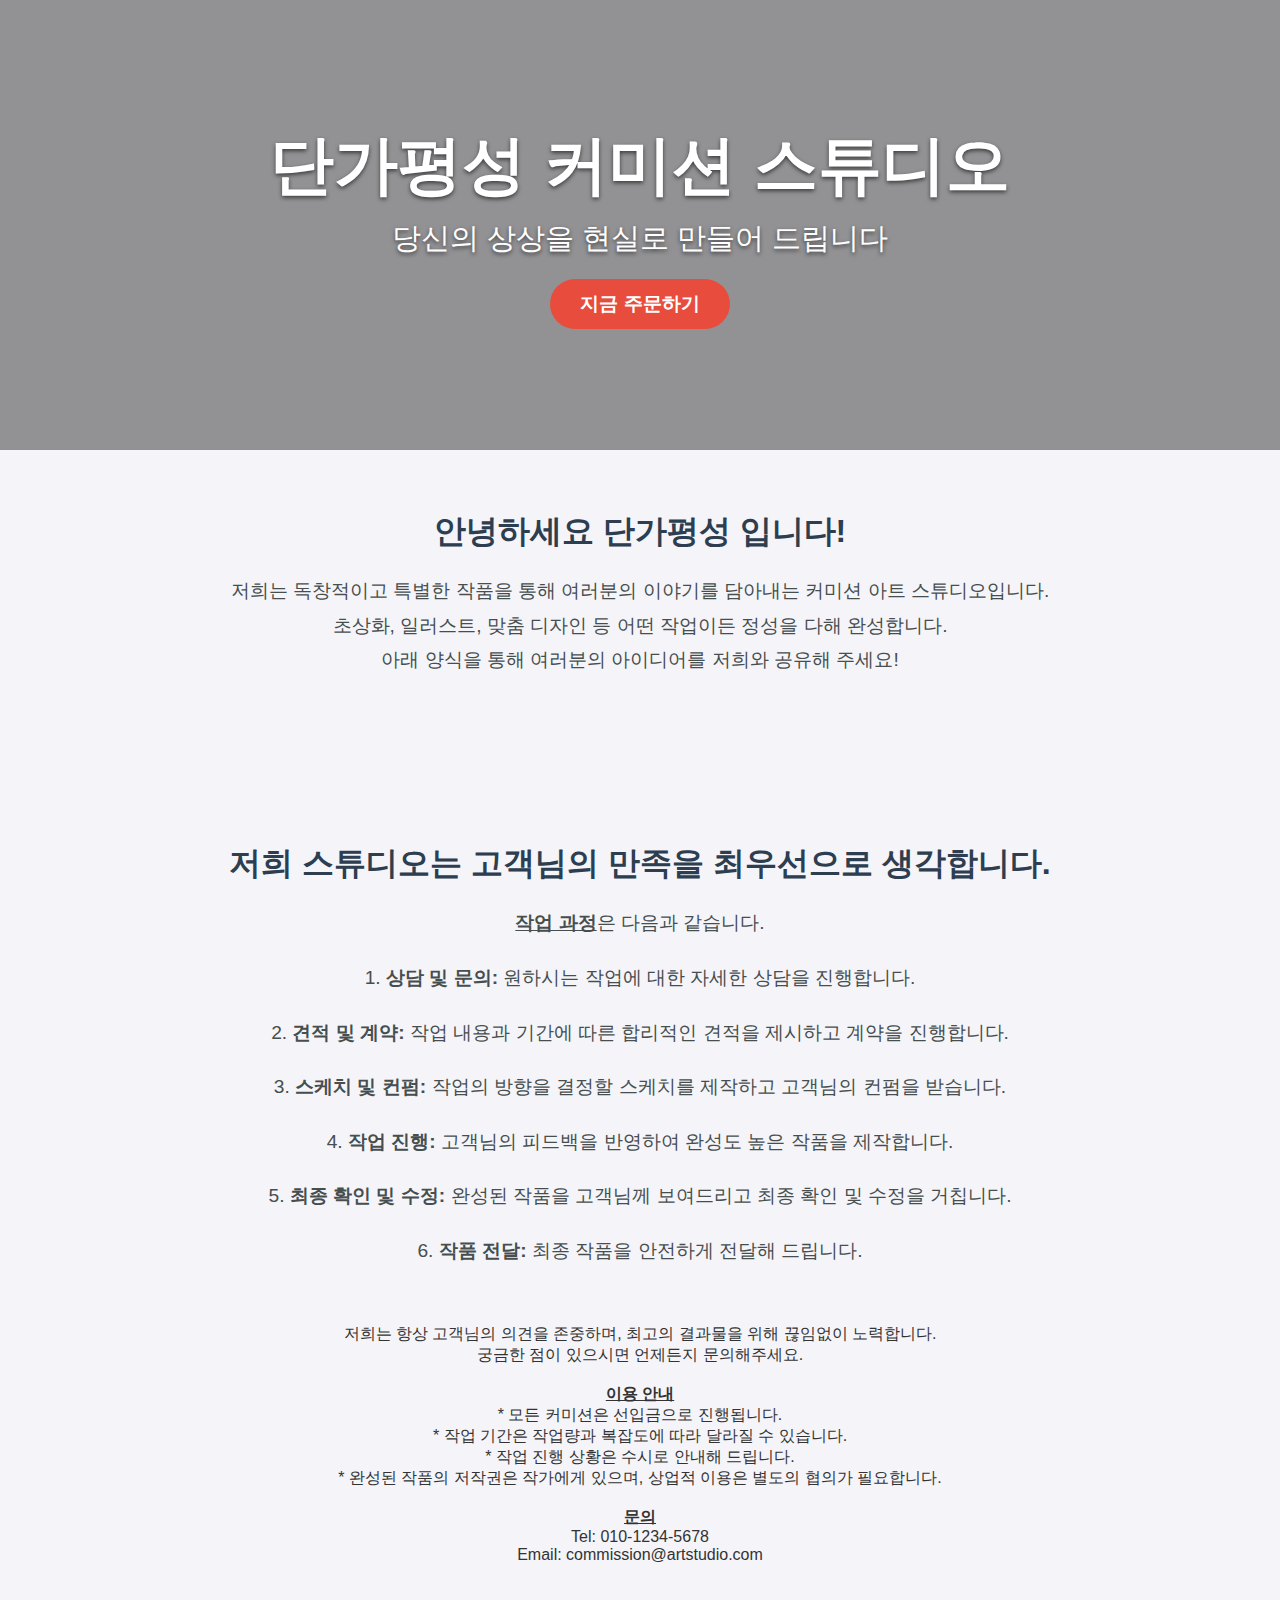
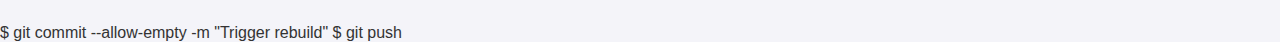
==== index.html @ 0ad44431 "Update index.html" ====
<!DOCTYPE html>
<html lang="ko">
<head>
    <meta charset="UTF-8">
    <title>단가평성 커미션 주문 사이트</title>
    <style>
        body {
            font-family: 'Segoe UI', Arial, sans-serif;
            background-color: #f4f4f9;
            color: #333;
            margin: 0;
            padding: 0;
        }

        /* 배너 스타일 */
        .header-banner {
            position: relative;
            background: url(/img/일러스트67.png) no-repeat center center;
            background-size: cover;
            height: 450px;
            display: flex;
            align-items: center;
            justify-content: center;
            text-align: center;
            color: white;
        }

        /* 오버레이 */
        .header-banner::before {
            content: '';
            position: absolute;
            top: 0;
            left: 0;
            width: 100%;
            height: 100%;
            background: rgba(0, 0, 0, 0.4); /* 반투명 검정 오버레이 */
            z-index: 1;
        }

        .banner-content {
            position: relative;
            z-index: 2;
        }

        .header-banner h1 {
            font-size: 4em;
            margin: 0;
            text-shadow: 0 2px 4px rgba(0, 0, 0, 0.6);
            animation: fadeInDown 1s ease-in-out;
        }

        .header-banner p {
            font-size: 1.8em;
            margin: 10px 0 20px;
            text-shadow: 0 2px 4px rgba(0, 0, 0, 0.6);
            animation: fadeInDown 1s ease-in-out;
        }

        .banner-button {
            display: inline-block;
            padding: 12px 30px;
            background-color: #e74c3c; /* 강렬한 빨간색 버튼 */
            color: white;
            text-decoration: none;
            font-size: 1.2em;
            font-weight: bold;
            border-radius: 25px;
            transition: background-color 0.3s ease, transform 0.2s ease;
            animation: bounceIn 1s ease-in-out;
        }

        .banner-button:hover {
            background-color: #c0392b;
            transform: scale(1.05);
        }

        .banner-button:active {
            transform: scale(0.95);
        }

        /* 애니메이션 키프레임 */
        @keyframes fadeInDown {
            from { opacity: 0; transform: translateY(-20px); }
            to { opacity: 1; transform: translateY(0); }
        }

        @keyframes fadeInUp {
            from { opacity: 0; transform: translateY(20px); }
            to { opacity: 1; transform: translateY(0); }
        }

        @keyframes bounceIn {
            0% { opacity: 0; transform: scale(0.3); }
            50% { opacity: 1; transform: scale(1.05); }
            100% { transform: scale(1); }
        }

        /* 기존 스타일 유지 (간략히) */
        .intro-section {
            max-width: 900px;
            margin: 60px auto;
            text-align: center;
            padding: 0 20px;
        }

        .intro-section h2 { 
            color: #2c3e50; font-size: 2em; margin-bottom: 20px;
            animation: fadeInDown 1s ease-in-out; /* 위에서 아래로 나타나는 효과 */
        }
        .intro-section p {
            color: #464e4e;
            font-size: 1.2em;
            line-height: 1.8; /* 행간 조절 */
            margin-bottom: 20px; /* 문단 간 간격 추가 */
            animation: fadeInDown 1s ease-in-out; /* 아래에서 위로 나타나는 효과 */
        }
    </style>
</head>
<body>
    <!-- 배너 -->
    <div class="header-banner">
        <div class="banner-content">
            <h1>단가평성 커미션 스튜디오</h1>
            <p>당신의 상상을 현실로 만들어 드립니다</p>
            <a href="#commissionForm" class="banner-button">지금 주문하기</a>
        </div>
    </div>

    <!-- 소개 섹션 -->
    <div class="intro-section">
        <h2>안녕하세요 단가평성 입니다!</h2>
        <p>저희는 독창적이고 특별한 작품을 통해 여러분의 이야기를 담아내는 커미션 아트 스튜디오입니다.
            <br> 
            초상화, 일러스트, 맞춤 디자인 등 어떤 작업이든 정성을 다해 완성합니다. 
            <br>
            아래 양식을 통해 여러분의 아이디어를 저희와 공유해 주세요!
    
            <br><br><br><br><br>
            <h2>저희 스튜디오는 고객님의 만족을 최우선으로 생각합니다.</h2>
            <p><strong><u>작업 과정</u></strong>은 다음과 같습니다.</p>
            <p>1. <strong>상담 및 문의:</strong> 원하시는 작업에 대한 자세한 상담을 진행합니다.</p>
            
            <p>2. <strong>견적 및 계약:</strong> 작업 내용과 기간에 따른 합리적인 견적을 제시하고 계약을 진행합니다.</p>
            
            <p>3. <strong>스케치 및 컨펌:</strong> 작업의 방향을 결정할 스케치를 제작하고 고객님의 컨펌을 받습니다.</p>
            
            <p>4. <strong>작업 진행:</strong> 고객님의 피드백을 반영하여 완성도 높은 작품을 제작합니다.</p>
            
            <p>5. <strong>최종 확인 및 수정:</strong> 완성된 작품을 고객님께 보여드리고 최종 확인 및 수정을 거칩니다.</p>
            
            <p>6. <strong>작품 전달:</strong> 최종 작품을 안전하게 전달해 드립니다.</p>
            <br><br>
            저희는 항상 고객님의 의견을 존중하며, 
            최고의 결과물을 위해 끊임없이 노력합니다.
            <br> 
            궁금한 점이 있으시면 언제든지 문의해주세요.
            
            <br><br>
            <strong><u>이용 안내</u></strong>
            <br>
            * 모든 커미션은 선입금으로 진행됩니다.
            <br>
            * 작업 기간은 작업량과 복잡도에 따라 달라질 수 있습니다.
            <br>
            * 작업 진행 상황은 수시로 안내해 드립니다.
            <br>
            * 완성된 작품의 저작권은 작가에게 있으며, 상업적 이용은 별도의 협의가 필요합니다.
            <br><br>
            
            <strong><u>문의</u></strong>
            <br>
            Tel: 010-1234-5678
            <br>
            Email: commission@artstudio.com
        </p>
    </div>
</body>
</html>

$ git commit --allow-empty -m "Trigger rebuild"
$ git push
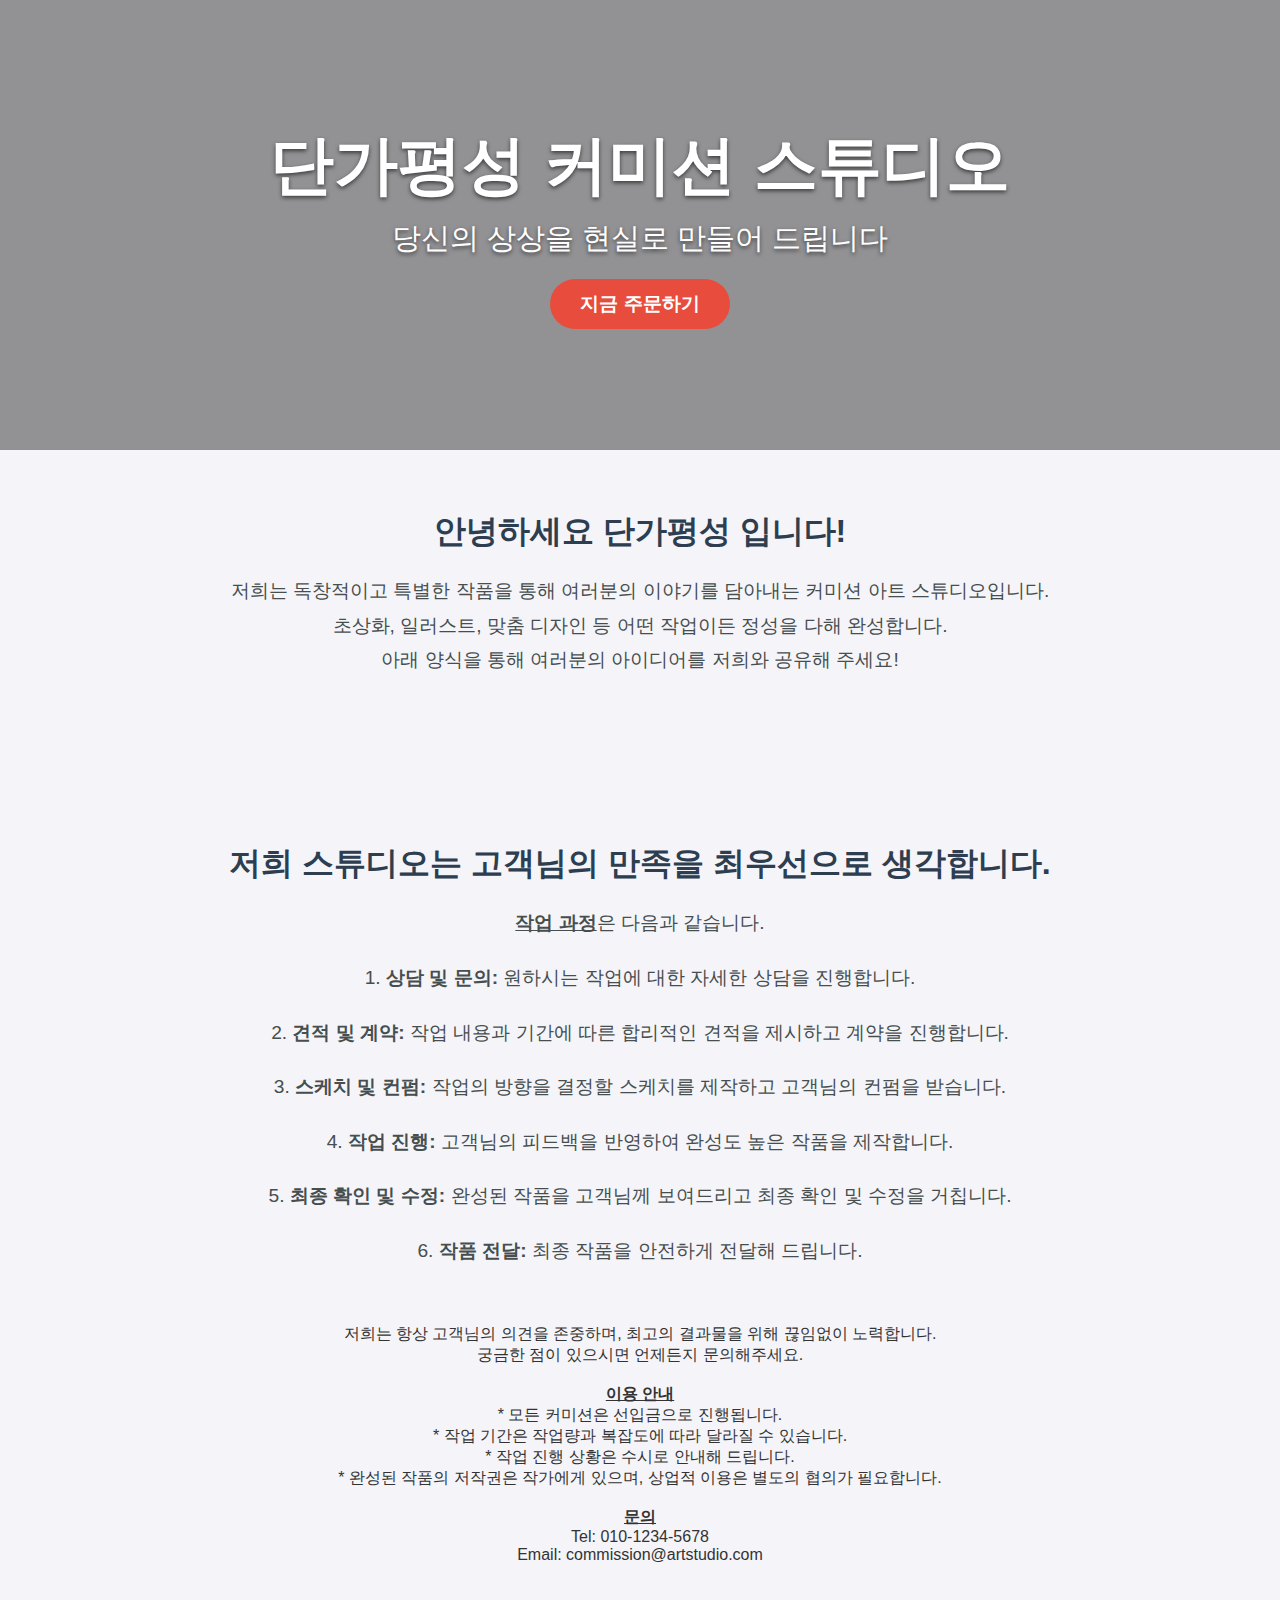
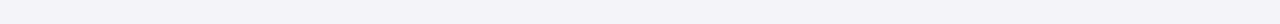
==== commit 9802606c: "Add files via upload" ====
--- a/index.html
+++ b/index.html
@@ -175,7 +175,4 @@
         </p>
     </div>
 </body>
-</html>
-
-$ git commit --allow-empty -m "Trigger rebuild"
-$ git push
+</html>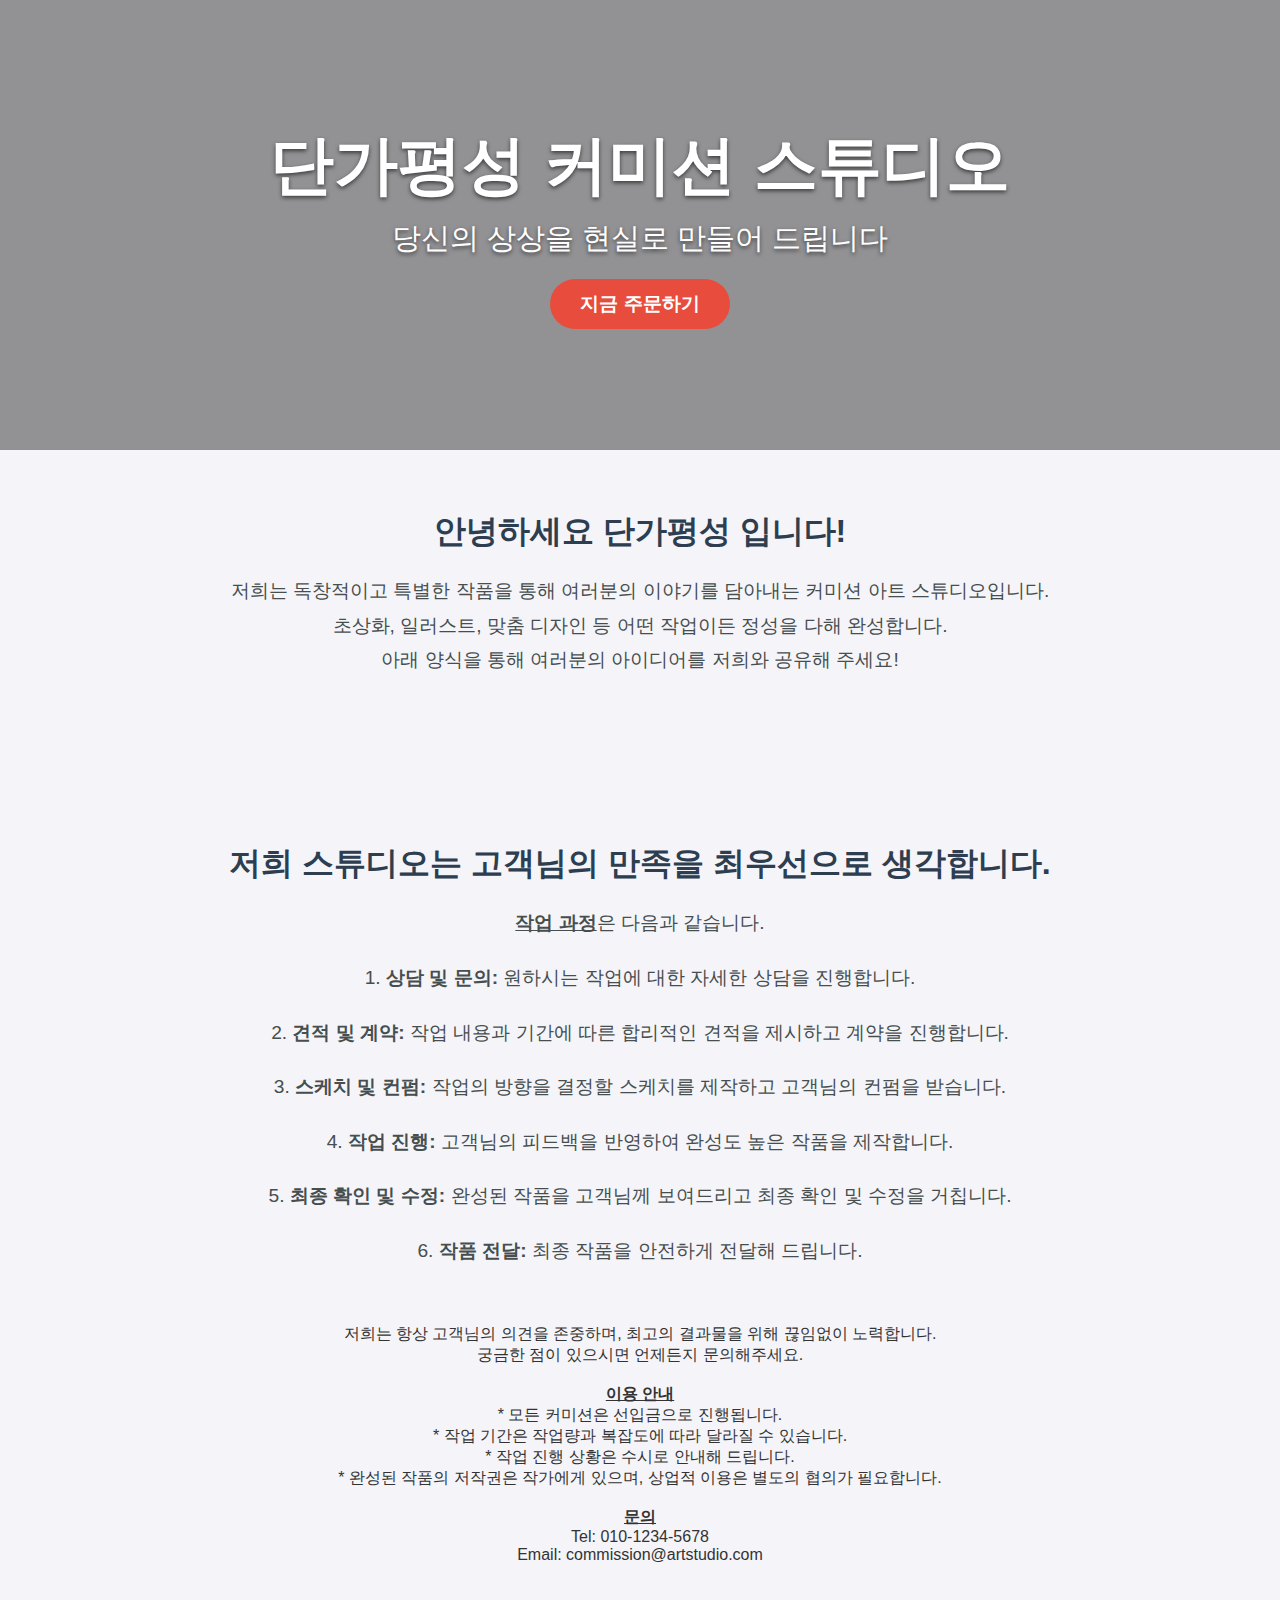
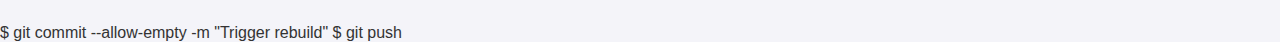
==== commit 9436c459: "Update index.html" ====
--- a/index.html
+++ b/index.html
@@ -175,4 +175,7 @@
         </p>
     </div>
 </body>
-</html>+</html>
+
+$ git commit --allow-empty -m "Trigger rebuild"
+$ git push
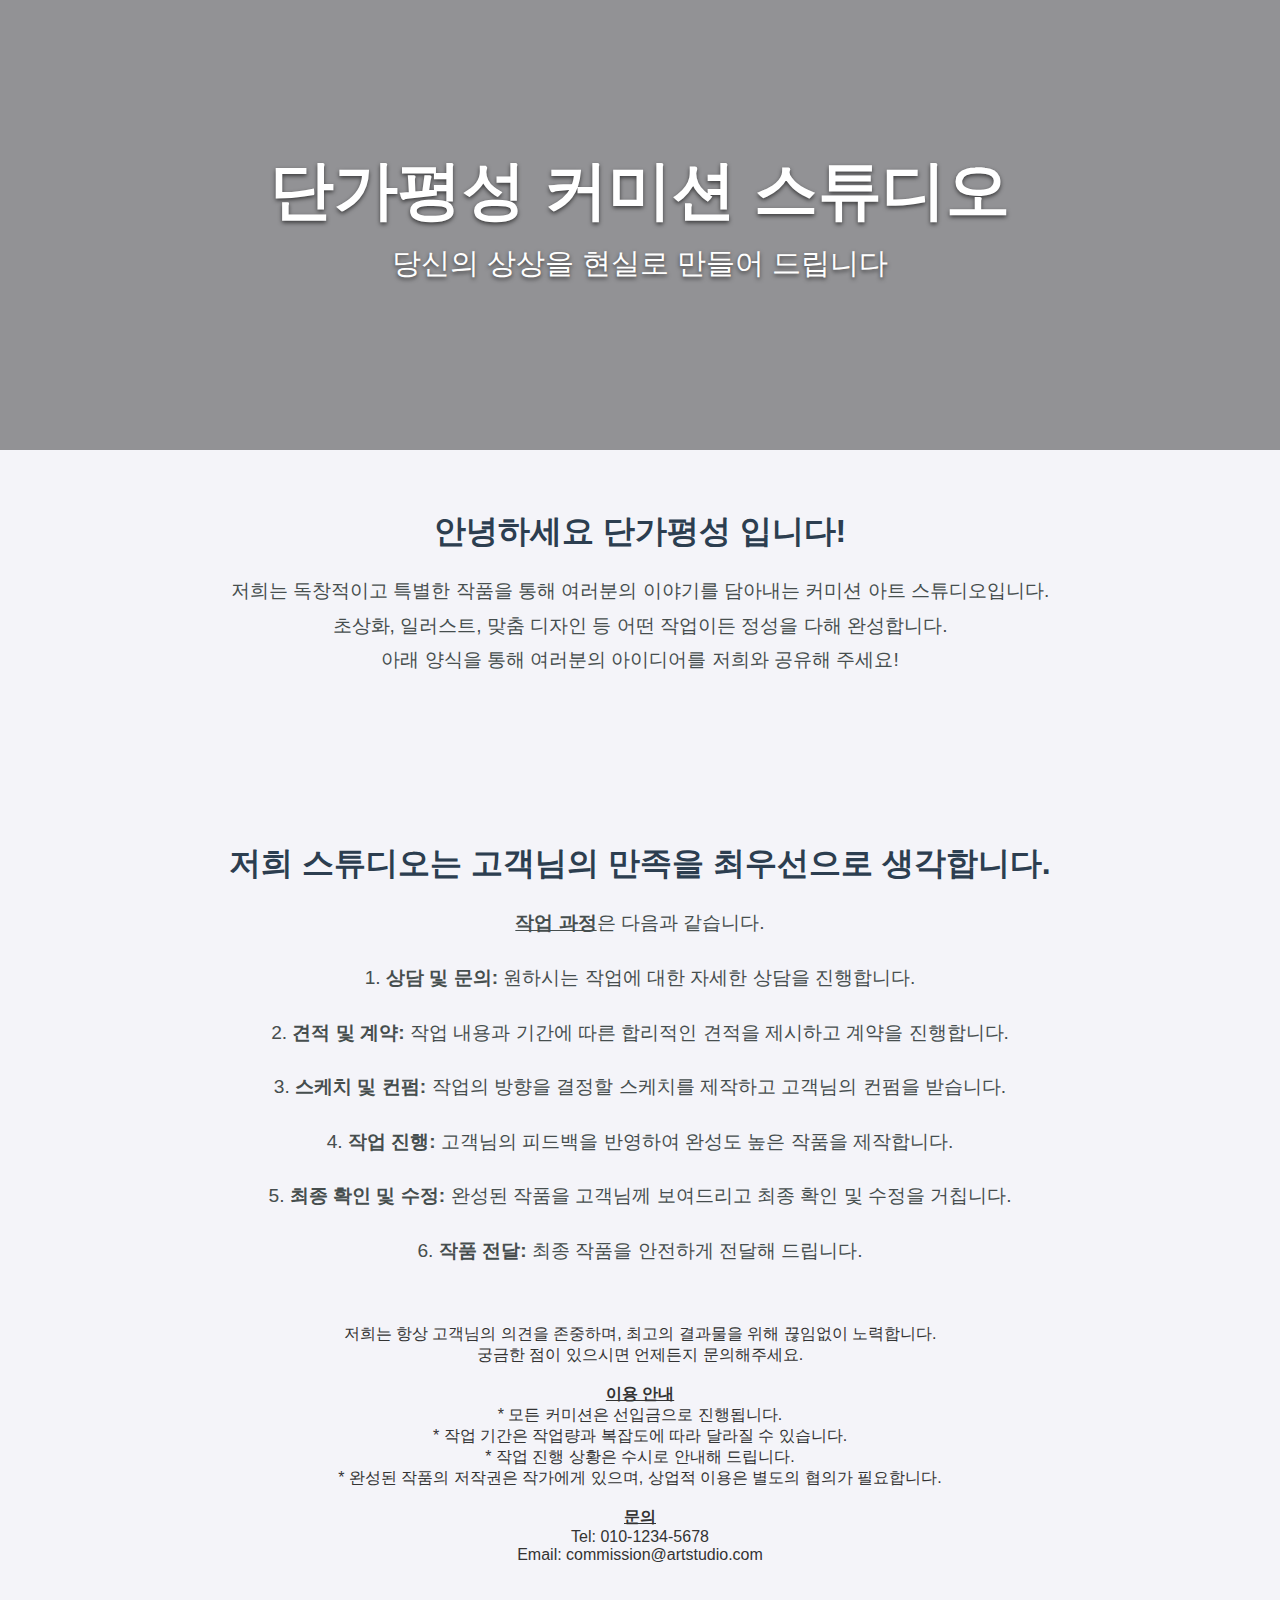
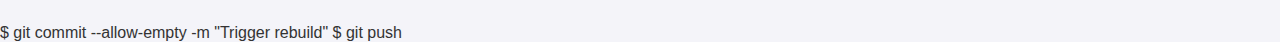
==== commit 3533228f: "Update index.html" ====
--- a/index.html
+++ b/index.html
@@ -15,7 +15,7 @@
         /* 배너 스타일 */
         .header-banner {
             position: relative;
-            background: url(/img/일러스트67.png) no-repeat center center;
+            background: url(/img/123.png) no-repeat center center;
             background-size: cover;
             height: 450px;
             display: flex;
@@ -54,28 +54,6 @@
             margin: 10px 0 20px;
             text-shadow: 0 2px 4px rgba(0, 0, 0, 0.6);
             animation: fadeInDown 1s ease-in-out;
-        }
-
-        .banner-button {
-            display: inline-block;
-            padding: 12px 30px;
-            background-color: #e74c3c; /* 강렬한 빨간색 버튼 */
-            color: white;
-            text-decoration: none;
-            font-size: 1.2em;
-            font-weight: bold;
-            border-radius: 25px;
-            transition: background-color 0.3s ease, transform 0.2s ease;
-            animation: bounceIn 1s ease-in-out;
-        }
-
-        .banner-button:hover {
-            background-color: #c0392b;
-            transform: scale(1.05);
-        }
-
-        .banner-button:active {
-            transform: scale(0.95);
         }
 
         /* 애니메이션 키프레임 */
@@ -122,7 +100,6 @@
         <div class="banner-content">
             <h1>단가평성 커미션 스튜디오</h1>
             <p>당신의 상상을 현실로 만들어 드립니다</p>
-            <a href="#commissionForm" class="banner-button">지금 주문하기</a>
         </div>
     </div>
 
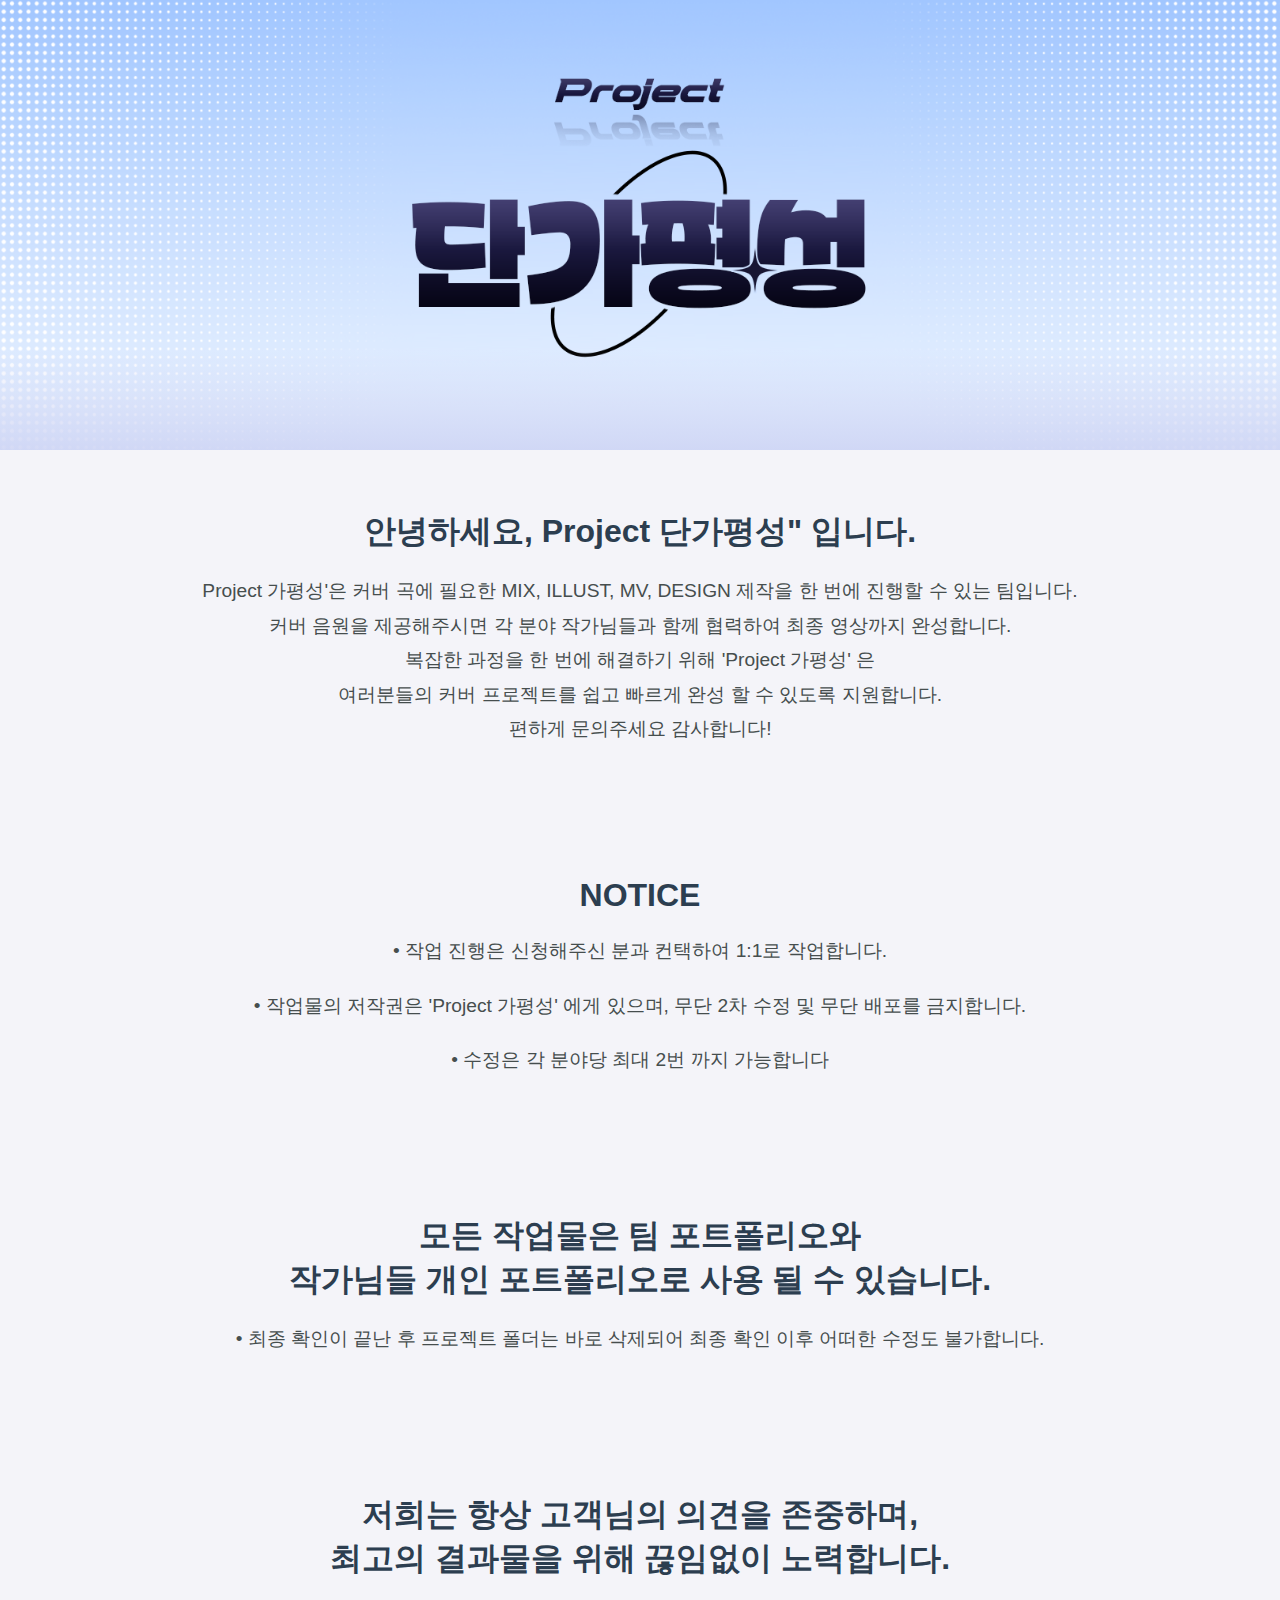
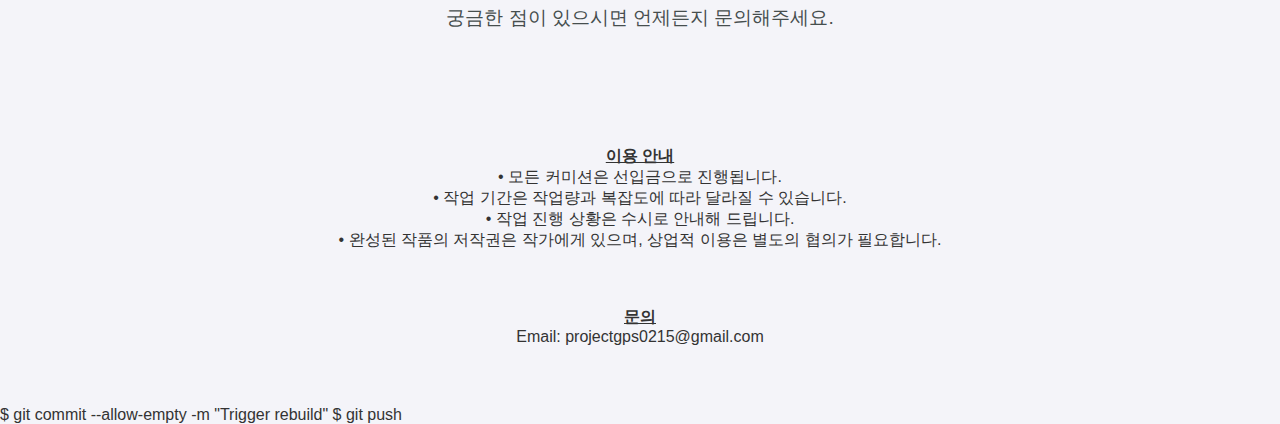
==== commit 82167b66: "Add files via upload" ====
--- a/index.html
+++ b/index.html
@@ -15,7 +15,7 @@
         /* 배너 스타일 */
         .header-banner {
             position: relative;
-            background: url(/img/123.png) no-repeat center center;
+            background: url(71.png) no-repeat center center;
             background-size: cover;
             height: 450px;
             display: flex;
@@ -33,7 +33,17 @@
             left: 0;
             width: 100%;
             height: 100%;
-            background: rgba(0, 0, 0, 0.4); /* 반투명 검정 오버레이 */
+            z-index: 1;
+        }
+
+        .header-banner::after {
+            content: '';
+            position: absolute;
+            bottom: 0;
+            left: 0;
+            width: 100%;
+            height: 100px; /* 그라데이션 높이 조절 가능 */
+            background: linear-gradient(to top, rgba(202, 209, 243, 0.8), transparent); /* 회색 그라데이션 */
             z-index: 1;
         }
 
@@ -42,20 +52,7 @@
             z-index: 2;
         }
 
-        .header-banner h1 {
-            font-size: 4em;
-            margin: 0;
-            text-shadow: 0 2px 4px rgba(0, 0, 0, 0.6);
-            animation: fadeInDown 1s ease-in-out;
-        }
-
-        .header-banner p {
-            font-size: 1.8em;
-            margin: 10px 0 20px;
-            text-shadow: 0 2px 4px rgba(0, 0, 0, 0.6);
-            animation: fadeInDown 1s ease-in-out;
-        }
-
+        
         /* 애니메이션 키프레임 */
         @keyframes fadeInDown {
             from { opacity: 0; transform: translateY(-20px); }
@@ -98,61 +95,62 @@
     <!-- 배너 -->
     <div class="header-banner">
         <div class="banner-content">
-            <h1>단가평성 커미션 스튜디오</h1>
-            <p>당신의 상상을 현실로 만들어 드립니다</p>
         </div>
     </div>
 
     <!-- 소개 섹션 -->
     <div class="intro-section">
-        <h2>안녕하세요 단가평성 입니다!</h2>
-        <p>저희는 독창적이고 특별한 작품을 통해 여러분의 이야기를 담아내는 커미션 아트 스튜디오입니다.
+        <h2>안녕하세요, Project 단가평성" 입니다.</h2>
+        <p>Project 가평성'은 커버 곡에 필요한 MIX, ILLUST, MV, DESIGN 제작을 한 번에 진행할 수 있는 팀입니다.
             <br> 
-            초상화, 일러스트, 맞춤 디자인 등 어떤 작업이든 정성을 다해 완성합니다. 
+            커버 음원을 제공해주시면 각 분야 작가님들과 함께 협력하여 최종 영상까지 완성합니다.
             <br>
-            아래 양식을 통해 여러분의 아이디어를 저희와 공유해 주세요!
-    
+            복잡한 과정을 한 번에 해결하기 위해 'Project 가평성' 은
+            <br>
+            여러분들의 커버 프로젝트를 쉽고 빠르게 완성 할 수 있도록 지원합니다.
+            <br>
+            편하게 문의주세요 감사합니다!
+
+            <br><br><br><br>
+            <h2>NOTICE</h2>
+            <p>• 작업 진행은 신청해주신 분과 컨택하여 1:1로 작업합니다.</p>
+            
+            <p>• 작업물의 저작권은 'Project 가평성' 에게 있으며, 무단 2차 수정 및 무단 배포를 금지합니다.</p>
+            
+            <p>• 수정은 각 분야당 최대 2번 까지 가능합니다</p>
+            
             <br><br><br><br><br>
-            <h2>저희 스튜디오는 고객님의 만족을 최우선으로 생각합니다.</h2>
-            <p><strong><u>작업 과정</u></strong>은 다음과 같습니다.</p>
-            <p>1. <strong>상담 및 문의:</strong> 원하시는 작업에 대한 자세한 상담을 진행합니다.</p>
+            <h2>모든 작업물은 팀 포트폴리오와 <br>작가님들 개인 포트폴리오로 사용 될 수 있습니다.</h2>
+            <p>• 최종 확인이 끝난 후 프로젝트 폴더는 바로 삭제되어 최종 확인 이후 어떠한 수정도 불가합니다.</p>
             
-            <p>2. <strong>견적 및 계약:</strong> 작업 내용과 기간에 따른 합리적인 견적을 제시하고 계약을 진행합니다.</p>
+            <br><br><br><br><br>
             
-            <p>3. <strong>스케치 및 컨펌:</strong> 작업의 방향을 결정할 스케치를 제작하고 고객님의 컨펌을 받습니다.</p>
+            <h2>저희는 항상 고객님의 의견을 존중하며,<br> 
+            최고의 결과물을 위해 끊임없이 노력합니다.</h2>
+            <p>
+            궁금한 점이 있으시면 언제든지 문의해주세요.
+            </p>
             
-            <p>4. <strong>작업 진행:</strong> 고객님의 피드백을 반영하여 완성도 높은 작품을 제작합니다.</p>
-            
-            <p>5. <strong>최종 확인 및 수정:</strong> 완성된 작품을 고객님께 보여드리고 최종 확인 및 수정을 거칩니다.</p>
-            
-            <p>6. <strong>작품 전달:</strong> 최종 작품을 안전하게 전달해 드립니다.</p>
-            <br><br>
-            저희는 항상 고객님의 의견을 존중하며, 
-            최고의 결과물을 위해 끊임없이 노력합니다.
-            <br> 
-            궁금한 점이 있으시면 언제든지 문의해주세요.
-            
-            <br><br>
+            <br><br><br><br><br>
             <strong><u>이용 안내</u></strong>
             <br>
-            * 모든 커미션은 선입금으로 진행됩니다.
+            • 모든 커미션은 선입금으로 진행됩니다.
             <br>
-            * 작업 기간은 작업량과 복잡도에 따라 달라질 수 있습니다.
+            • 작업 기간은 작업량과 복잡도에 따라 달라질 수 있습니다.
             <br>
-            * 작업 진행 상황은 수시로 안내해 드립니다.
+            • 작업 진행 상황은 수시로 안내해 드립니다.
             <br>
-            * 완성된 작품의 저작권은 작가에게 있으며, 상업적 이용은 별도의 협의가 필요합니다.
+            • 완성된 작품의 저작권은 작가에게 있으며, 상업적 이용은 별도의 협의가 필요합니다.
+            </p>
             <br><br>
             
             <strong><u>문의</u></strong>
             <br>
-            Tel: 010-1234-5678
-            <br>
-            Email: commission@artstudio.com
+            Email:  projectgps0215@gmail.com
         </p>
     </div>
 </body>
 </html>
 
 $ git commit --allow-empty -m "Trigger rebuild"
-$ git push
+$ git push